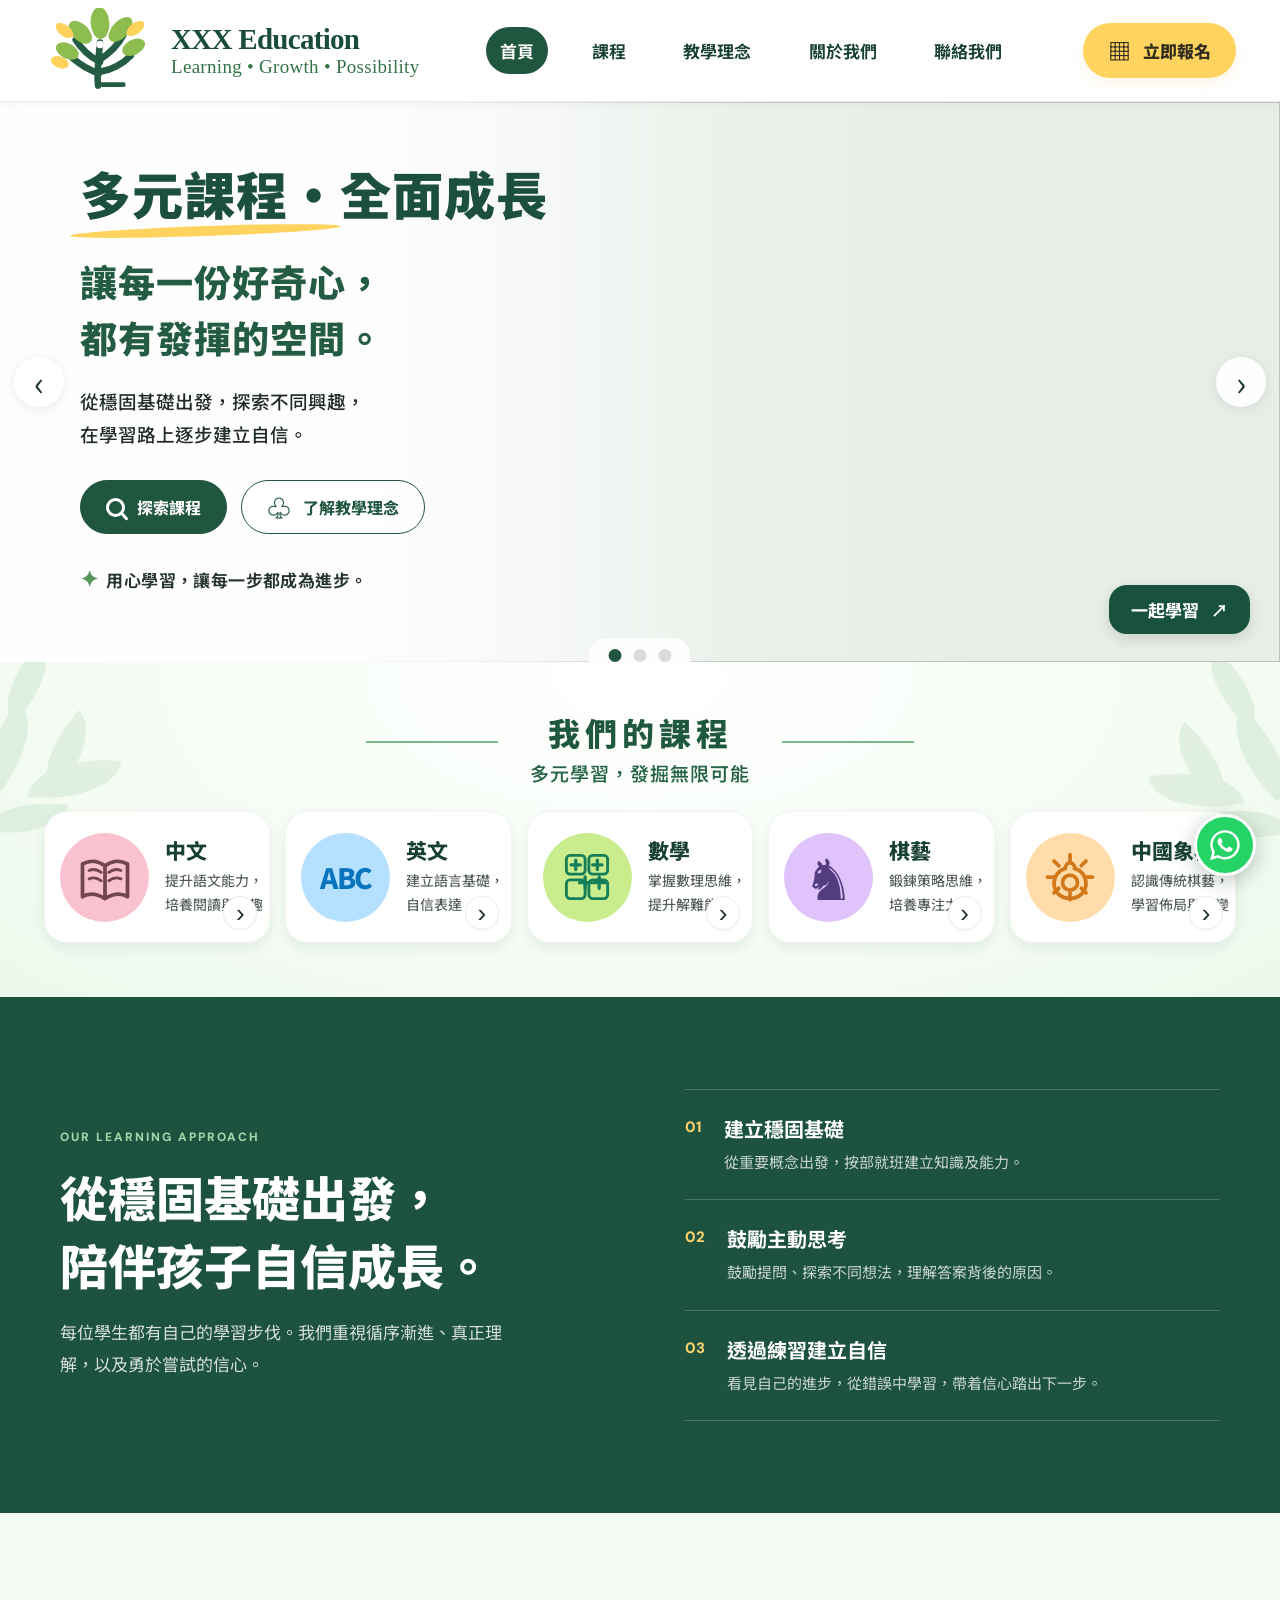
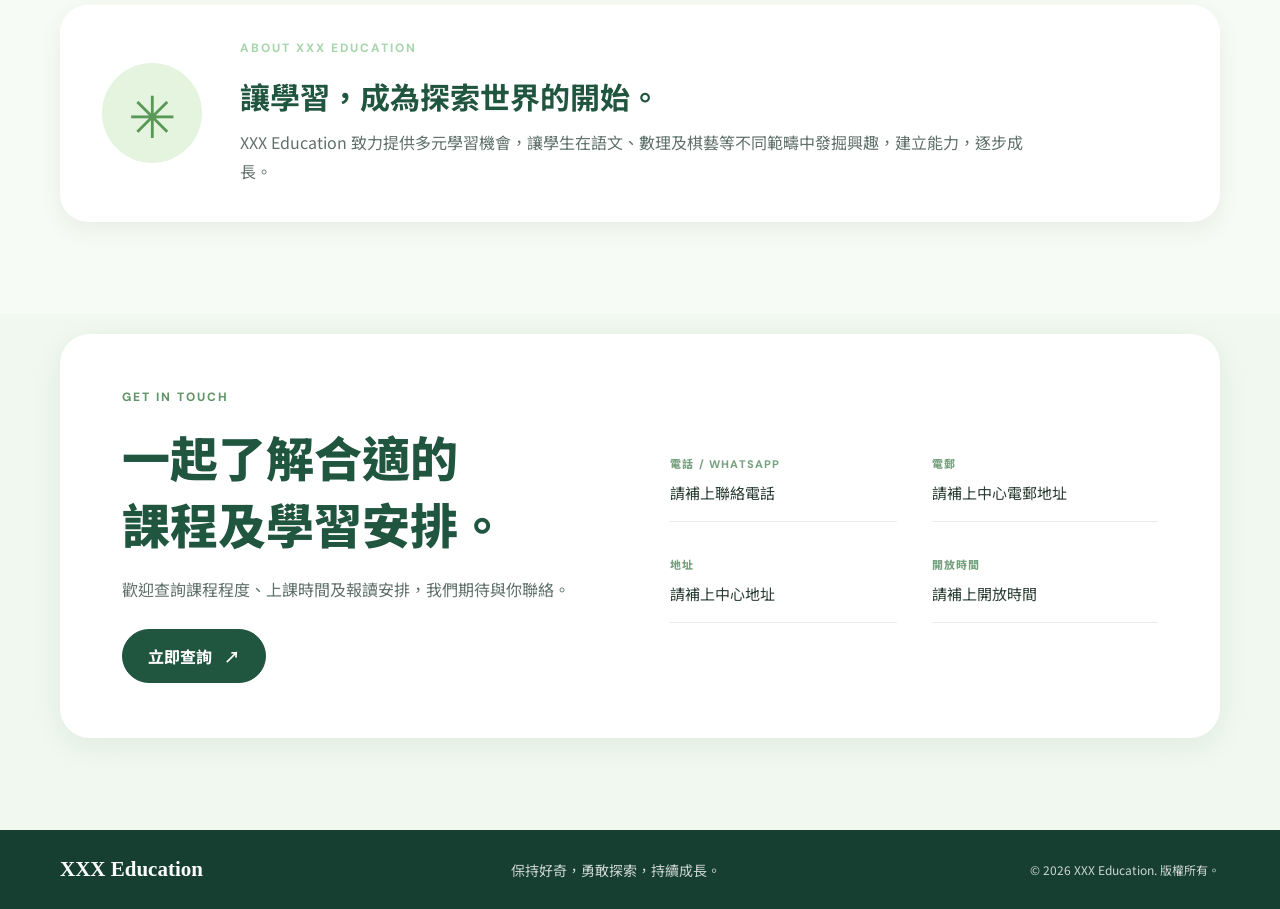
==== index.html @ eef203d1 "Add files via upload" ====
<!doctype html>
<html lang="zh-HK">
<head>
  <meta charset="utf-8">
  <meta name="viewport" content="width=device-width, initial-scale=1">
  <meta name="theme-color" content="#f7fbf5">
  <meta name="description" content="XXX Education 提供中文、英文、數學及棋藝課程，陪伴孩子探索興趣、建立自信。">
  <title>XXX Education｜多元課程・全面成長</title>
  <link rel="icon" type="image/svg+xml" href="favicon.svg">
  <link rel="preconnect" href="https://fonts.googleapis.com">
  <link rel="preconnect" href="https://fonts.gstatic.com" crossorigin>
  <link href="https://fonts.googleapis.com/css2?family=DM+Sans:wght@400;500;600;700;800&family=Noto+Sans+TC:wght@400;500;600;700;800;900&display=swap" rel="stylesheet">
  <link rel="stylesheet" href="styles.css">
</head>
<body>
  <a class="skip-link" href="#main">跳至主要內容</a>
  <header class="site-header">
    <div class="nav-wrap">
      <a class="brand" href="#home" aria-label="XXX Education 首頁">
        <svg class="brand-logo" viewBox="0 0 110 92" role="img" aria-label="樹形標誌">
          <path d="M53 83 C51 67 54 50 55 37 M55 58 C44 52 35 44 29 34 M55 55 C66 48 74 40 80 29 M54 70 C42 66 34 61 25 53 M56 68 C68 66 79 60 88 51" fill="none" stroke="#245b43" stroke-width="7" stroke-linecap="round"/>
          <path d="M53 82 L80 82" stroke="#245b43" stroke-width="5" stroke-linecap="round"/>
          <g fill="#8dbd4e">
            <ellipse cx="55" cy="16" rx="10" ry="17" transform="rotate(-4 55 16)"/>
            <ellipse cx="34" cy="26" rx="9" ry="15" transform="rotate(-46 34 26)"/>
            <ellipse cx="77" cy="23" rx="9" ry="16" transform="rotate(43 77 23)"/>
            <ellipse cx="20" cy="46" rx="8" ry="13" transform="rotate(-63 20 46)"/>
            <ellipse cx="91" cy="42" rx="8" ry="13" transform="rotate(63 91 42)"/>
          </g>
          <g fill="#ffd35b">
            <ellipse cx="17" cy="24" rx="6" ry="11" transform="rotate(-53 17 24)"/>
            <ellipse cx="93" cy="22" rx="6" ry="11" transform="rotate(53 93 22)"/>
            <ellipse cx="12" cy="58" rx="6" ry="10" transform="rotate(-70 12 58)"/>
          </g>
          <circle cx="55" cy="39" r="4" fill="#fff"/>
        </svg>
        <span class="brand-wordmark"><strong>XXX Education</strong><small>Learning • Growth • Possibility</small></span>
      </a>
      <button class="menu-toggle" id="menuToggle" type="button" aria-label="開啟選單" aria-expanded="false" aria-controls="mainNav">
        <span></span><span></span><span></span>
      </button>
      <nav class="main-nav" id="mainNav" aria-label="主要導覽">
        <a class="nav-link is-current" href="#home">首頁</a>
        <a class="nav-link" href="#courses">課程</a>
        <a class="nav-link" href="#approach">教學理念</a>
        <a class="nav-link" href="#about">關於我們</a>
        <a class="nav-link" href="#contact">聯絡我們</a>
      </nav>
      <a class="nav-cta" href="#contact"><span class="calendar-icon" aria-hidden="true">▦</span>立即報名</a>
    </div>
  </header>

  <main id="main">
    <section class="hero" id="home" aria-label="首頁重點介紹">
      <img class="hero-photo is-active" data-hero-background="0" src="https://images.unsplash.com/photo-1758685733926-00cba008215b?auto=format&amp;fit=crop&amp;crop=entropy&amp;fm=jpg&amp;q=85&amp;w=2400" alt="" aria-hidden="true" fetchpriority="high" decoding="async">
      <img class="hero-photo" data-hero-background="1" src="https://images.unsplash.com/photo-1557989048-03456d01a26e?auto=format&amp;fit=crop&amp;crop=entropy&amp;fm=jpg&amp;q=85&amp;w=2400" alt="" aria-hidden="true" loading="lazy" decoding="async">
      <img class="hero-photo" data-hero-background="2" src="https://images.unsplash.com/photo-1771765812031-22653b4c70a6?auto=format&amp;fit=crop&amp;crop=entropy&amp;fm=jpg&amp;q=85&amp;w=2400" alt="" aria-hidden="true" loading="lazy" decoding="async">
      <div class="hero-shade" aria-hidden="true"></div>
      <div class="hero-content">
        <div class="hero-slides" id="heroSlides">
          <article class="hero-slide is-active" aria-hidden="false">
            <p class="hero-kicker">多元課程・全面成長</p>
            <h1>讓每一份好奇心，<br>都有發揮的空間。</h1>
            <p class="hero-description">從穩固基礎出發，探索不同興趣，<br class="desktop-break">在學習路上逐步建立自信。</p>
            <div class="hero-actions">
              <a class="button button-primary" href="#courses"><span class="search-icon" aria-hidden="true"></span>探索課程</a>
              <a class="button button-outline" href="#approach"><span class="bulb-icon" aria-hidden="true">♧</span>了解教學理念</a>
            </div>
            <p class="hero-note"><span class="note-leaf" aria-hidden="true">✦</span>用心學習，讓每一步都成為進步。</p>
          </article>
          <article class="hero-slide" aria-hidden="true">
            <p class="hero-kicker">語文學習・自信表達</p>
            <h1>用心閱讀，<br>自信表達。</h1>
            <p class="hero-description">透過理解、練習與交流，逐步培養中文及英文能力，<br class="desktop-break">讓想法表達得更清晰。</p>
            <div class="hero-actions">
              <a class="button button-primary" href="#courses">查看語文課程</a>
              <a class="button button-outline" href="#contact">查詢課程詳情</a>
            </div>
            <p class="hero-note"><span class="note-leaf" aria-hidden="true">✦</span>語文連繫世界，表達開啟可能。</p>
          </article>
          <article class="hero-slide" aria-hidden="true">
            <p class="hero-kicker">邏輯思維・策略訓練</p>
            <h1>學會思考，<br>走好每一步。</h1>
            <p class="hero-description">透過數學及棋藝活動，訓練邏輯推理、<br class="desktop-break">專注力及解難能力。</p>
            <div class="hero-actions">
              <a class="button button-primary" href="#courses">探索思維課程</a>
              <a class="button button-outline" href="#approach">了解我們的理念</a>
            </div>
            <p class="hero-note"><span class="note-leaf" aria-hidden="true">✦</span>每一次思考，都是成長的機會。</p>
          </article>
        </div>
      </div>
      <button class="hero-arrow hero-prev" id="prevSlide" type="button" aria-label="上一張">‹</button>
      <button class="hero-arrow hero-next" id="nextSlide" type="button" aria-label="下一張">›</button>
      <div class="hero-dots" id="heroDots" aria-label="選擇橫幅">
        <button class="hero-dot is-active" type="button" data-slide="0" aria-label="第 1 張" aria-current="true"></button>
        <button class="hero-dot" type="button" data-slide="1" aria-label="第 2 張"></button>
        <button class="hero-dot" type="button" data-slide="2" aria-label="第 3 張"></button>
      </div>
      <a class="hero-sticker" href="#courses">一起學習 <span aria-hidden="true">↗</span></a>
    </section>

    <section class="courses" id="courses">
      <div class="leaf-decoration leaf-left" aria-hidden="true"></div>
      <div class="leaf-decoration leaf-right" aria-hidden="true"></div>
      <div class="section-heading">
        <div class="heading-rule"></div>
        <div><h2>我們的課程</h2><p>多元學習，發掘無限可能</p></div>
        <div class="heading-rule"></div>
      </div>
      <div class="course-grid">
        <a class="course-card" href="courses/chinese.html">
          <span class="course-icon icon-pink" aria-hidden="true"><svg viewBox="0 0 64 64"><path d="M8 18c10-5 17-3 24 2v35c-8-5-16-7-24-2zM56 18c-10-5-17-3-24 2v35c8-5 16-7 24-2z" fill="none" stroke="currentColor" stroke-width="4" stroke-linejoin="round"/><path d="M15 25c5-2 9-1 13 2M15 34c5-2 9-1 13 2M36 27c4-3 8-4 13-2M36 36c4-3 8-4 13-2" fill="none" stroke="currentColor" stroke-width="3" stroke-linecap="round"/></svg></span>
          <span class="course-copy"><strong>中文</strong><small>提升語文能力，<br>培養閱讀與興趣</small></span>
          <span class="card-arrow" aria-hidden="true">›</span>
        </a>
        <a class="course-card" href="courses/english.html">
          <span class="course-icon icon-blue" aria-hidden="true"><span class="abc">ABC</span></span>
          <span class="course-copy"><strong>英文</strong><small>建立語言基礎，<br>自信表達</small></span>
          <span class="card-arrow" aria-hidden="true">›</span>
        </a>
        <a class="course-card" href="courses/mathematics.html">
          <span class="course-icon icon-green" aria-hidden="true"><svg viewBox="0 0 64 64"><rect x="10" y="9" width="20" height="20" rx="4"/><rect x="34" y="9" width="20" height="20" rx="4"/><rect x="10" y="35" width="20" height="20" rx="4"/><rect x="34" y="35" width="20" height="20" rx="4"/><path d="M20 14v10m-5-5h10m18-5v10m-5-5h10m-18 13v12m-6-6h12m9-6v12m-6-6h12" stroke="currentColor" stroke-width="3.5" stroke-linecap="round" fill="none"/></svg></span>
          <span class="course-copy"><strong>數學</strong><small>掌握數理思維，<br>提升解難能力</small></span>
          <span class="card-arrow" aria-hidden="true">›</span>
        </a>
        <a class="course-card" href="courses/international-chess.html">
          <span class="course-icon icon-purple" aria-hidden="true"><span class="chess-piece">♞</span></span>
          <span class="course-copy"><strong>棋藝</strong><small>鍛鍊策略思維，<br>培養專注力</small></span>
          <span class="card-arrow" aria-hidden="true">›</span>
        </a>
        <a class="course-card" href="courses/chinese-chess.html">
          <span class="course-icon icon-orange" aria-hidden="true"><svg viewBox="0 0 64 64"><path d="M32 8v7m0 34v7M8 32h7m34 0h7M15 15l5 5m24 24 5 5M49 15l-5 5M20 44l-5 5" stroke="currentColor" stroke-width="4" stroke-linecap="round"/><path d="M32 17c3 0 5 3 5 6 7 2 12 8 12 16 0 9-7 16-17 16s-17-7-17-16c0-8 5-14 12-16 0-3 2-6 5-6z" fill="none" stroke="currentColor" stroke-width="4"/><circle cx="32" cy="38" r="8" fill="none" stroke="currentColor" stroke-width="4"/></svg></span>
          <span class="course-copy"><strong>中國象棋</strong><small>認識傳統棋藝，<br>學習佈局與應變</small></span>
          <span class="card-arrow" aria-hidden="true">›</span>
        </a>
      </div>
    </section>

    <section class="approach section-pad" id="approach">
      <div class="content-wrap approach-layout">
        <div class="approach-copy">
          <p class="eyebrow-small">OUR LEARNING APPROACH</p>
          <h2>從穩固基礎出發，<br>陪伴孩子自信成長。</h2>
          <p>每位學生都有自己的學習步伐。我們重視循序漸進、真正理解，以及勇於嘗試的信心。</p>
        </div>
        <div class="approach-list">
          <article><span>01</span><div><h3>建立穩固基礎</h3><p>從重要概念出發，按部就班建立知識及能力。</p></div></article>
          <article><span>02</span><div><h3>鼓勵主動思考</h3><p>鼓勵提問、探索不同想法，理解答案背後的原因。</p></div></article>
          <article><span>03</span><div><h3>透過練習建立自信</h3><p>看見自己的進步，從錯誤中學習，帶着信心踏出下一步。</p></div></article>
        </div>
      </div>
    </section>

    <section class="about section-pad" id="about">
      <div class="content-wrap about-panel">
        <div class="about-mark" aria-hidden="true">✳</div>
        <div><p class="eyebrow-small">ABOUT XXX EDUCATION</p><h2>讓學習，成為探索世界的開始。</h2><p>XXX Education 致力提供多元學習機會，讓學生在語文、數理及棋藝等不同範疇中發掘興趣，建立能力，逐步成長。</p></div>
      </div>
    </section>

    <section class="contact section-pad" id="contact">
      <div class="content-wrap contact-panel">
        <div class="contact-copy"><p class="eyebrow-small">GET IN TOUCH</p><h2>一起了解合適的<br>課程及學習安排。</h2><p>歡迎查詢課程程度、上課時間及報讀安排，我們期待與你聯絡。</p><a class="button button-primary" id="contactWhatsApp" href="https://wa.me/?text=%E4%BD%A0%E5%A5%BD%EF%BC%8C%E6%88%91%E6%83%B3%E6%9F%A5%E8%A9%A2%E8%AA%B2%E7%A8%8B%E7%A8%8B%E5%BA%A6%E3%80%81%E4%B8%8A%E8%AA%B2%E6%99%82%E9%96%93%E5%8F%8A%E5%A0%B1%E8%AE%80%E5%AE%89%E6%8E%92%E3%80%82" target="_blank" rel="noopener noreferrer">立即查詢 <span aria-hidden="true">↗</span></a></div>
        <div class="contact-details">
          <div><span>電話 / WHATSAPP</span><p id="phoneText">請補上聯絡電話</p></div>
          <div><span>電郵</span><p id="emailText">請補上中心電郵地址</p></div>
          <div><span>地址</span><p id="addressText">請補上中心地址</p></div>
          <div><span>開放時間</span><p id="hoursText">請補上開放時間</p></div>
        </div>
      </div>
    </section>
  </main>

  <footer class="site-footer"><div class="content-wrap footer-inner"><a class="footer-brand" href="#home">XXX Education</a><p>保持好奇，勇敢探索，持續成長。</p><span>© <span id="year"></span> XXX Education. 版權所有。</span></div></footer>
  <a class="floating-whatsapp" id="floatingWhatsApp" href="https://wa.me/?text=%E4%BD%A0%E5%A5%BD%EF%BC%8C%E6%88%91%E6%83%B3%E6%9F%A5%E8%A9%A2%E8%AA%B2%E7%A8%8B%E7%A8%8B%E5%BA%A6%E3%80%81%E4%B8%8A%E8%AA%B2%E6%99%82%E9%96%93%E5%8F%8A%E5%A0%B1%E8%AE%80%E5%AE%89%E6%8E%92%E3%80%82" target="_blank" rel="noopener noreferrer" aria-label="透過 WhatsApp 查詢課程" title="WhatsApp 課程查詢">
    <svg viewBox="0 0 448 512" aria-hidden="true" focusable="false"><path fill="currentColor" d="M380.9 97.1C339 55.1 283.2 32 223.9 32 101.5 32 1.9 131.6 1.9 254c0 39.2 10.2 77.4 29.7 111.1L0 480l117.7-30.9c32.4 17.7 68.9 27 106.1 27h.1c122.3 0 222-99.6 222-222 0-59.3-23.1-115-65-157zM223.9 438c-33.2 0-65.8-8.9-94.1-25.7l-6.7-4-69.9 18.3 18.7-68.1-4.4-7C49 322.2 39 288.8 39 254 39 152 122 69 224 69c49.4 0 95.8 19.3 130.7 54.2 34.9 34.9 54.1 81.4 54.1 130.8 0 102-83.1 184-184.9 184zm101.7-138.2c-5.5-2.8-32.8-16.2-37.9-18-5.1-1.9-8.8-2.8-12.5 2.8-3.7 5.5-14.3 18-17.5 21.7-3.2 3.7-6.5 4.2-12 1.4-32.6-16.3-54-29.1-75.5-66-5.7-9.8 5.7-9.1 16.3-30.3 1.8-3.7.9-6.9-.5-9.7-1.4-2.8-12.5-30.1-17.1-41.2-4.5-10.8-9.1-9.3-12.5-9.5-3.2-.2-6.9-.2-10.6-.2-3.7 0-9.7 1.4-14.8 6.9-5.1 5.5-19.4 19-19.4 46.3s19.9 53.7 22.6 57.4c2.8 3.7 39.1 59.7 94.7 83.7 35.2 15.2 49 16.5 66.5 13.9 10.7-1.6 32.8-13.4 37.4-26.3 4.6-12.9 4.6-24 3.2-26.3-1.4-2.4-5.1-3.8-10.6-6.5z"/></svg>
  </a>
  <script src="site-config.js"></script>
  <script src="script.js"></script>
</body>
</html>
---- styles.css ----
:root{--green:#20553f;--green-deep:#164532;--green-mid:#34734f;--yellow:#ffd35e;--ink:#1c2b27;--muted:#61706a;--pale:#f1faf1;--white:#fff;--line:#e4eee5;--zh:"Noto Sans TC","Microsoft JhengHei",sans-serif;--sans:"DM Sans","Noto Sans TC",sans-serif}
*{box-sizing:border-box}html{scroll-behavior:smooth;scroll-padding-top:94px}body{margin:0;color:var(--ink);font-family:var(--zh);-webkit-font-smoothing:antialiased}a{color:inherit;text-decoration:none}button{font:inherit}.skip-link{position:absolute;top:8px;left:-9999px;padding:10px 14px;background:#fff;z-index:100}.skip-link:focus{left:12px}.site-header{height:102px;position:sticky;top:0;z-index:50;background:rgba(255,255,255,.97);border-bottom:1px solid #e8eee9;box-shadow:0 2px 12px rgba(25,60,42,.035)}.nav-wrap{max-width:1450px;width:calc(100% - 88px);height:100%;margin:auto;display:flex;align-items:center;justify-content:space-between;gap:28px}.brand{display:flex;align-items:center;gap:15px;min-width:260px}.brand-logo{width:112px;height:86px;flex:none}.brand-wordmark{display:flex;flex-direction:column;gap:1px;line-height:1.1}.brand-wordmark strong{font-family:Georgia,serif;font-size:29px;letter-spacing:-.7px;color:#194d3a;font-weight:700;white-space:nowrap}.brand-wordmark small{font-family:Georgia,serif;color:#347348;font-size:19px;text-align:center;letter-spacing:.3px}.main-nav{display:flex;align-items:center;justify-content:center;gap:clamp(18px,2.3vw,38px);flex:1}.nav-link{font-size:17px;font-weight:650;color:#173f33;padding:11px 14px;border-radius:30px;white-space:nowrap;transition:background .2s,color .2s}.nav-link:hover,.nav-link.is-current{background:var(--green);color:#fff}.nav-cta{display:inline-flex;align-items:center;justify-content:center;gap:12px;padding:15px 25px;border-radius:40px;background:var(--yellow);color:#302c1e;font-size:17px;font-weight:800;white-space:nowrap;box-shadow:0 5px 14px rgba(242,188,58,.13);transition:transform .2s,background .2s}.nav-cta:hover{transform:translateY(-2px);background:#ffca45}.calendar-icon{font-size:23px;line-height:1}.menu-toggle{display:none}
.hero{position:relative;min-height:560px;height:clamp(520px,40vw,610px);overflow:hidden;isolation:isolate;background:#e7eee7}.hero-photo{position:absolute;inset:0;width:100%;height:100%;object-fit:cover;object-position:center 43%;z-index:-2;opacity:0;transition:opacity .7s ease;pointer-events:none}.hero-photo.is-active{opacity:1}.hero-shade{position:absolute;inset:0;z-index:-1;background:linear-gradient(90deg,rgba(255,255,255,.97) 0%,rgba(255,255,255,.92) 25%,rgba(255,255,255,.72) 39%,rgba(255,255,255,.12) 58%,rgba(255,255,255,0) 77%)}.hero-content{width:min(1380px,calc(100% - 160px));margin:auto;height:100%;display:flex;align-items:center;padding-bottom:8px}.hero-slides{width:min(570px,49%);position:relative;min-height:420px}.hero-slide{position:absolute;inset:0;opacity:0;visibility:hidden;transform:translateY(10px);transition:opacity .45s,transform .45s,visibility .45s;display:flex;flex-direction:column;align-items:flex-start;justify-content:center}.hero-slide.is-active{position:relative;opacity:1;visibility:visible;transform:translateY(0)}.hero-kicker{font-size:clamp(36px,4vw,61px);font-weight:900;letter-spacing:1px;color:#1c4f3d;margin:0 0 30px;line-height:1.2;position:relative}.hero-kicker:after{content:"";position:absolute;height:10px;width:58%;left:-10px;bottom:-12px;border-radius:100%;background:var(--yellow);transform:rotate(-2deg);z-index:-1}.hero-slide h1{margin:0 0 18px;color:#235b43;font-size:clamp(29px,2.9vw,43px);line-height:1.5;font-weight:850;letter-spacing:1px}.hero-description{font-size:clamp(17px,1.45vw,22px);line-height:1.8;margin:0 0 30px;color:#202b28;font-weight:500}.hero-actions{display:flex;gap:14px;flex-wrap:wrap}.button{min-height:54px;border-radius:32px;padding:0 25px;display:inline-flex;align-items:center;justify-content:center;gap:12px;font-size:16px;font-weight:750;transition:transform .2s,box-shadow .2s}.button:hover{transform:translateY(-2px);box-shadow:0 8px 20px rgba(20,70,47,.14)}.button-primary{background:var(--green);color:white;border:1px solid var(--green)}.button-outline{background:rgba(255,255,255,.86);color:var(--green);border:1.5px solid var(--green)}.search-icon{width:19px;height:19px;border:3px solid currentColor;border-radius:50%;position:relative;display:inline-block}.search-icon:after{content:"";position:absolute;width:9px;height:3px;background:currentColor;right:-7px;bottom:-4px;transform:rotate(48deg);border-radius:2px}.bulb-icon{font-size:24px;line-height:1}.hero-note{font-size:17px;font-weight:650;color:#26332e;margin:27px 0 0;letter-spacing:.4px}.note-leaf{color:#56965b;font-size:22px;margin-right:8px}.hero-arrow{position:absolute;top:50%;transform:translateY(-50%);width:50px;height:50px;border:0;border-radius:50%;background:rgba(255,255,255,.96);color:#1c3830;box-shadow:0 2px 12px rgba(0,0,0,.09);font-size:34px;line-height:1;cursor:pointer;z-index:4;transition:transform .2s}.hero-arrow:hover{transform:translateY(-50%) scale(1.06)}.hero-prev{left:14px}.hero-next{right:14px}.hero-dots{position:absolute;bottom:0;left:50%;transform:translateX(-50%);display:flex;gap:12px;align-items:center;padding:11px 19px 0;background:rgba(255,255,255,.92);border-radius:18px 18px 0 0}.hero-dot{width:13px;height:13px;padding:0;border:0;border-radius:100%;background:#d9dcda;cursor:pointer}.hero-dot.is-active{background:var(--green)}.hero-sticker{position:absolute;bottom:28px;right:30px;background:#18523d;color:#fff;border-radius:18px;padding:12px 22px;font-size:17px;font-weight:750;box-shadow:0 5px 14px rgba(0,0,0,.13)}.hero-sticker span{margin-left:8px}
.courses{min-height:315px;position:relative;overflow:hidden;padding:47px max(44px,calc((100% - 1450px)/2)) 54px;background:radial-gradient(ellipse at 50% 5%,rgba(255,255,255,.95),rgba(245,252,244,.93) 52%,#edf8ec 100%)}.section-heading{display:flex;align-items:center;justify-content:center;gap:32px;text-align:center;margin:0 auto 25px;position:relative;z-index:1}.section-heading h2{font-size:32px;letter-spacing:5px;color:#20583f;margin:0 0 4px;font-weight:850}.section-heading p{font-size:19px;letter-spacing:1px;color:#27634a;margin:0;font-weight:550}.heading-rule{height:1.5px;width:132px;background:#77b98d;margin-top:-11px}.course-grid{display:grid;grid-template-columns:repeat(5,minmax(0,1fr));gap:15px;position:relative;z-index:1}.course-card{min-height:132px;border:1px solid rgba(38,88,60,.06);background:rgba(255,255,255,.93);border-radius:23px;box-shadow:0 5px 12px rgba(26,69,46,.08);display:flex;align-items:center;gap:16px;padding:17px 15px;position:relative;transition:transform .2s,box-shadow .2s}.course-card:hover{transform:translateY(-5px);box-shadow:0 12px 24px rgba(26,69,46,.13)}.course-icon{width:89px;height:89px;border-radius:50%;display:flex;align-items:center;justify-content:center;flex:none}.course-icon svg{height:60px;width:60px;fill:none;stroke:currentColor;stroke-width:3}.icon-pink{background:#fac2d0;color:#72454f}.icon-blue{background:#b5e0ff;color:#0874bd}.icon-green{background:#c9ed8c;color:#147e59}.icon-purple{background:#dfc3fa;color:#533c80}.icon-orange{background:#ffdcaa;color:#d2781b}.abc{font-size:28px;font-weight:850;letter-spacing:-1.5px}.chess-piece{font-size:57px;line-height:1;transform:translateY(-2px)}.course-copy{display:flex;flex-direction:column;gap:6px;min-width:0;padding-right:10px}.course-copy strong{font-size:21px;line-height:1.25;color:#173f34;font-weight:800;white-space:nowrap}.course-copy small{font-size:14px;line-height:1.7;color:#515b56;font-weight:450;white-space:nowrap}.card-arrow{position:absolute;right:12px;bottom:12px;width:34px;height:34px;border:1px solid #ebefeb;border-radius:50%;display:flex;align-items:center;justify-content:center;font-family:Arial,sans-serif;font-size:26px;color:#26332e;background:#fff;box-shadow:0 1px 3px rgba(0,0,0,.04)}.leaf-decoration{position:absolute;width:180px;height:230px;opacity:.15;pointer-events:none}.leaf-decoration:before,.leaf-decoration:after{content:"";position:absolute;width:90px;height:44px;border-radius:100% 0 100% 0;background:#7ab77c;transform:rotate(-30deg)}.leaf-decoration:before{left:18px;top:55px;box-shadow:35px 48px 0 -3px #7ab77c,65px -28px 0 -5px #7ab77c}.leaf-decoration:after{left:72px;top:105px;transform:rotate(25deg);box-shadow:-44px 43px 0 -5px #7ab77c}.leaf-left{left:-45px;top:0;transform:rotate(-20deg)}.leaf-right{right:-35px;top:8px;transform:scaleX(-1) rotate(-14deg)}
.section-pad{padding:92px 0}.content-wrap{width:min(1160px,calc(100% - 64px));margin:0 auto}.approach{background:#1d523e;color:#fff}.approach-layout{display:grid;grid-template-columns:1fr 1fr;gap:90px;align-items:center}.eyebrow-small{font-family:var(--sans);font-weight:800;letter-spacing:2px;font-size:12px;color:#a7d6ac;margin:0 0 18px}.approach-copy h2,.contact-copy h2{font-size:clamp(32px,4vw,48px);line-height:1.4;margin:0 0 18px;font-weight:850}.approach-copy>p:last-child{font-size:17px;line-height:1.9;color:rgba(255,255,255,.82);max-width:470px;margin:0}.approach-list article{display:flex;gap:22px;padding:24px 0;border-bottom:1px solid rgba(255,255,255,.2);align-items:flex-start}.approach-list article:first-child{border-top:1px solid rgba(255,255,255,.2)}.approach-list article>span{font-family:var(--sans);font-size:15px;font-weight:800;color:#f8d36d;padding-top:3px}.approach-list h3{font-size:20px;margin:0 0 6px}.approach-list p{font-size:15px;line-height:1.75;margin:0;color:rgba(255,255,255,.76)}.about{background:#f7fbf5}.about-panel{display:flex;align-items:center;gap:38px;padding:35px 42px;background:#fff;border-radius:28px;box-shadow:0 8px 25px rgba(34,74,48,.07)}.about-mark{width:100px;height:100px;border-radius:50%;background:#e4f4df;color:#5a9858;display:flex;align-items:center;justify-content:center;font-size:58px;flex:none}.about-panel h2{margin:0 0 10px;font-size:30px;color:#20553f}.about-panel p:last-child{font-size:16px;line-height:1.85;color:#60716a;margin:0;max-width:810px}.contact{background:#f0f8ef;padding-top:20px}.contact-panel{background:#fff;border-radius:30px;padding:55px 62px;display:grid;grid-template-columns:1fr 1fr;gap:60px;box-shadow:0 8px 30px rgba(34,74,48,.07)}.contact-copy .eyebrow-small{color:#5f9568}.contact-copy h2{color:#20553f}.contact-copy>p:not(.eyebrow-small){font-size:16px;line-height:1.8;color:#60716a;max-width:450px;margin:0 0 25px}.contact-details{display:grid;grid-template-columns:1fr 1fr;gap:28px 35px;align-content:center}.contact-details>div{border-bottom:1px solid #e7eee8;padding-bottom:15px}.contact-details span{font-family:var(--sans);font-size:11px;font-weight:800;letter-spacing:1.2px;color:#78a17f}.contact-details p{font-size:15px;line-height:1.65;color:#293c33;margin:8px 0 0;overflow-wrap:anywhere}.site-footer{background:#173f31;color:rgba(255,255,255,.78);padding:27px 0}.footer-inner{display:flex;align-items:center;justify-content:space-between;gap:20px}.footer-brand{font-family:Georgia,serif;color:#fff;font-weight:700;font-size:21px}.footer-inner p{margin:0;font-size:14px}.footer-inner>span{font-size:12px}.floating-whatsapp{position:fixed;right:24px;bottom:24px;z-index:60;width:62px;height:62px;display:flex;align-items:center;justify-content:center;background:#25d366;color:#fff;border:3px solid #fff;border-radius:50%;box-shadow:0 5px 20px rgba(20,60,40,.28);transition:transform .2s,box-shadow .2s}.floating-whatsapp:hover{transform:translateY(-3px) scale(1.05);box-shadow:0 9px 24px rgba(20,60,40,.3)}.floating-whatsapp:focus-visible{outline:3px solid #174f38;outline-offset:4px}.floating-whatsapp svg{display:block;width:34px;height:34px}
/* Course detail pages */
.course-page-hero{background:linear-gradient(130deg,#eaf6e9,#f9fcf6);padding:72px 0 68px}.course-page-hero .content-wrap{max-width:980px}.back-link{display:inline-flex;align-items:center;gap:8px;color:#36734f;font-weight:700;margin-bottom:25px}.course-page-hero h1{font-size:clamp(36px,5vw,58px);line-height:1.3;color:#20553f;margin:0 0 15px}.course-page-hero p{font-size:18px;line-height:1.8;color:#596c62;max-width:720px;margin:0}.course-page-body{padding:58px 0 90px}.course-page-grid{display:grid;grid-template-columns:1.25fr .75fr;gap:42px}.course-page-grid h2{font-size:25px;color:#20553f;margin:0 0 16px}.course-page-grid p,.course-page-grid li{font-size:16px;line-height:1.9;color:#5a6a61}.course-page-grid ul{padding-left:22px}.course-note{background:#f3faf1;border-radius:20px;padding:28px}.course-note p{margin:0 0 16px}.course-note .button{min-height:48px}
@media(max-width:1200px){.nav-wrap{width:calc(100% - 48px)}.brand{min-width:230px;gap:9px}.brand-logo{width:90px}.brand-wordmark strong{font-size:25px}.brand-wordmark small{font-size:16px}.main-nav{gap:10px}.nav-link{font-size:15px;padding:10px}.nav-cta{font-size:15px;padding:14px 18px}.course-card{gap:10px;padding:13px 10px}.course-icon{width:72px;height:72px}.course-icon svg{width:49px;height:49px}.abc{font-size:23px}.chess-piece{font-size:46px}.course-copy strong{font-size:18px}.course-copy small{font-size:12px}}
@media(max-width:900px){.site-header{height:82px}.nav-wrap{width:calc(100% - 36px)}.brand{min-width:0}.brand-logo{width:72px;height:68px}.brand-wordmark strong{font-size:22px}.brand-wordmark small{font-size:14px}.menu-toggle{display:flex;margin-left:auto;width:44px;height:44px;border:1px solid #dce9de;border-radius:50%;background:#fff;flex-direction:column;align-items:center;justify-content:center;gap:5px;cursor:pointer}.menu-toggle span{width:18px;height:2px;background:#20553f;border-radius:2px}.main-nav{display:none;position:absolute;top:81px;left:0;right:0;padding:14px 22px 22px;background:#fff;border-bottom:1px solid #e6eee7;box-shadow:0 9px 18px rgba(20,50,35,.08);flex-direction:column;align-items:stretch;gap:4px}.main-nav.open{display:flex}.nav-link{padding:12px 15px;border-radius:12px}.nav-link.is-current{background:#eef7ee;color:#20553f}.nav-cta{font-size:14px;padding:12px 16px}.hero{height:570px;min-height:540px}.hero-content{width:calc(100% - 90px)}.hero-slides{width:65%;min-height:400px}.hero-shade{background:linear-gradient(90deg,rgba(255,255,255,.97) 0%,rgba(255,255,255,.91) 43%,rgba(255,255,255,.35) 72%,rgba(255,255,255,.12) 100%)}.hero-kicker{font-size:clamp(35px,5vw,50px)}.hero-slide h1{font-size:clamp(28px,4vw,38px)}.course-grid{grid-template-columns:repeat(3,minmax(0,1fr))}.courses{padding-left:28px;padding-right:28px}.approach-layout{gap:40px}.contact-panel{padding:42px;gap:35px}}
@media(max-width:620px){.site-header{height:74px}.nav-wrap{width:calc(100% - 26px);gap:10px}.brand-logo{width:59px;height:58px}.brand{gap:4px}.brand-wordmark strong{font-size:18px}.brand-wordmark small{font-size:11px}.menu-toggle{width:40px;height:40px}.main-nav{top:73px}.nav-cta{font-size:12px;padding:10px 12px;gap:6px}.calendar-icon{font-size:17px}.hero{height:640px;min-height:0}.hero-photo{object-position:63% center}.hero-shade{background:linear-gradient(90deg,rgba(255,255,255,.96) 0%,rgba(255,255,255,.87) 55%,rgba(255,255,255,.44) 100%)}.hero-content{width:calc(100% - 52px);align-items:flex-start;padding-top:82px}.hero-slides{width:100%;min-height:460px}.hero-kicker{font-size:clamp(32px,8vw,42px);margin-bottom:26px}.hero-kicker:after{height:7px;bottom:-9px}.hero-slide h1{font-size:clamp(27px,7vw,35px);line-height:1.55}.hero-description{font-size:15px;line-height:1.8;margin-bottom:22px}.desktop-break{display:none}.hero-actions{gap:9px}.button{min-height:47px;padding:0 16px;font-size:13px;gap:8px}.hero-note{font-size:13px;margin-top:23px}.hero-arrow{width:38px;height:38px;font-size:27px}.hero-prev{left:7px}.hero-next{right:7px}.hero-sticker{right:14px;bottom:27px;font-size:13px;padding:10px 15px}.hero-dots{bottom:0}.courses{padding:38px 16px 42px}.section-heading{gap:12px;margin-bottom:22px}.section-heading h2{font-size:25px;letter-spacing:3px}.section-heading p{font-size:14px}.heading-rule{width:42px}.course-grid{grid-template-columns:1fr 1fr;gap:10px}.course-card{min-height:105px;border-radius:18px;padding:12px 9px;gap:9px}.course-icon{width:59px;height:59px}.course-icon svg{width:42px;height:42px}.abc{font-size:19px}.chess-piece{font-size:38px}.course-copy{gap:4px;padding-right:3px}.course-copy strong{font-size:16px}.course-copy small{font-size:10px;line-height:1.55}.card-arrow{width:24px;height:24px;right:6px;bottom:6px;font-size:20px}.section-pad{padding:60px 0}.content-wrap{width:calc(100% - 36px)}.approach-layout,.contact-panel,.course-page-grid{grid-template-columns:1fr;gap:32px}.approach-copy h2,.contact-copy h2{font-size:32px}.approach-copy>p:last-child{font-size:15px}.approach-list article{padding:18px 0;gap:15px}.approach-list h3{font-size:17px}.approach-list p{font-size:13px}.about-panel{padding:25px 21px;gap:18px;align-items:flex-start}.about-mark{width:62px;height:62px;font-size:35px}.about-panel h2{font-size:23px}.about-panel p:last-child{font-size:14px}.contact{padding-top:0}.contact-panel{padding:29px 22px;border-radius:22px}.contact-copy h2{font-size:29px}.contact-copy>p:not(.eyebrow-small){font-size:14px}.contact-details{gap:18px 14px}.contact-details span{font-size:9px}.contact-details p{font-size:13px}.footer-inner{flex-direction:column;align-items:flex-start;gap:8px}.footer-inner p{font-size:12px}.footer-inner>span{font-size:11px}.floating-whatsapp{right:14px;bottom:14px;width:56px;height:56px}.floating-whatsapp svg{width:31px;height:31px}.course-page-hero{padding:48px 0}.course-page-hero p{font-size:15px}.course-page-body{padding:38px 0 60px}}
@media(prefers-reduced-motion:reduce){html{scroll-behavior:auto}*,*:before,*:after{transition:none!important;animation:none!important}}
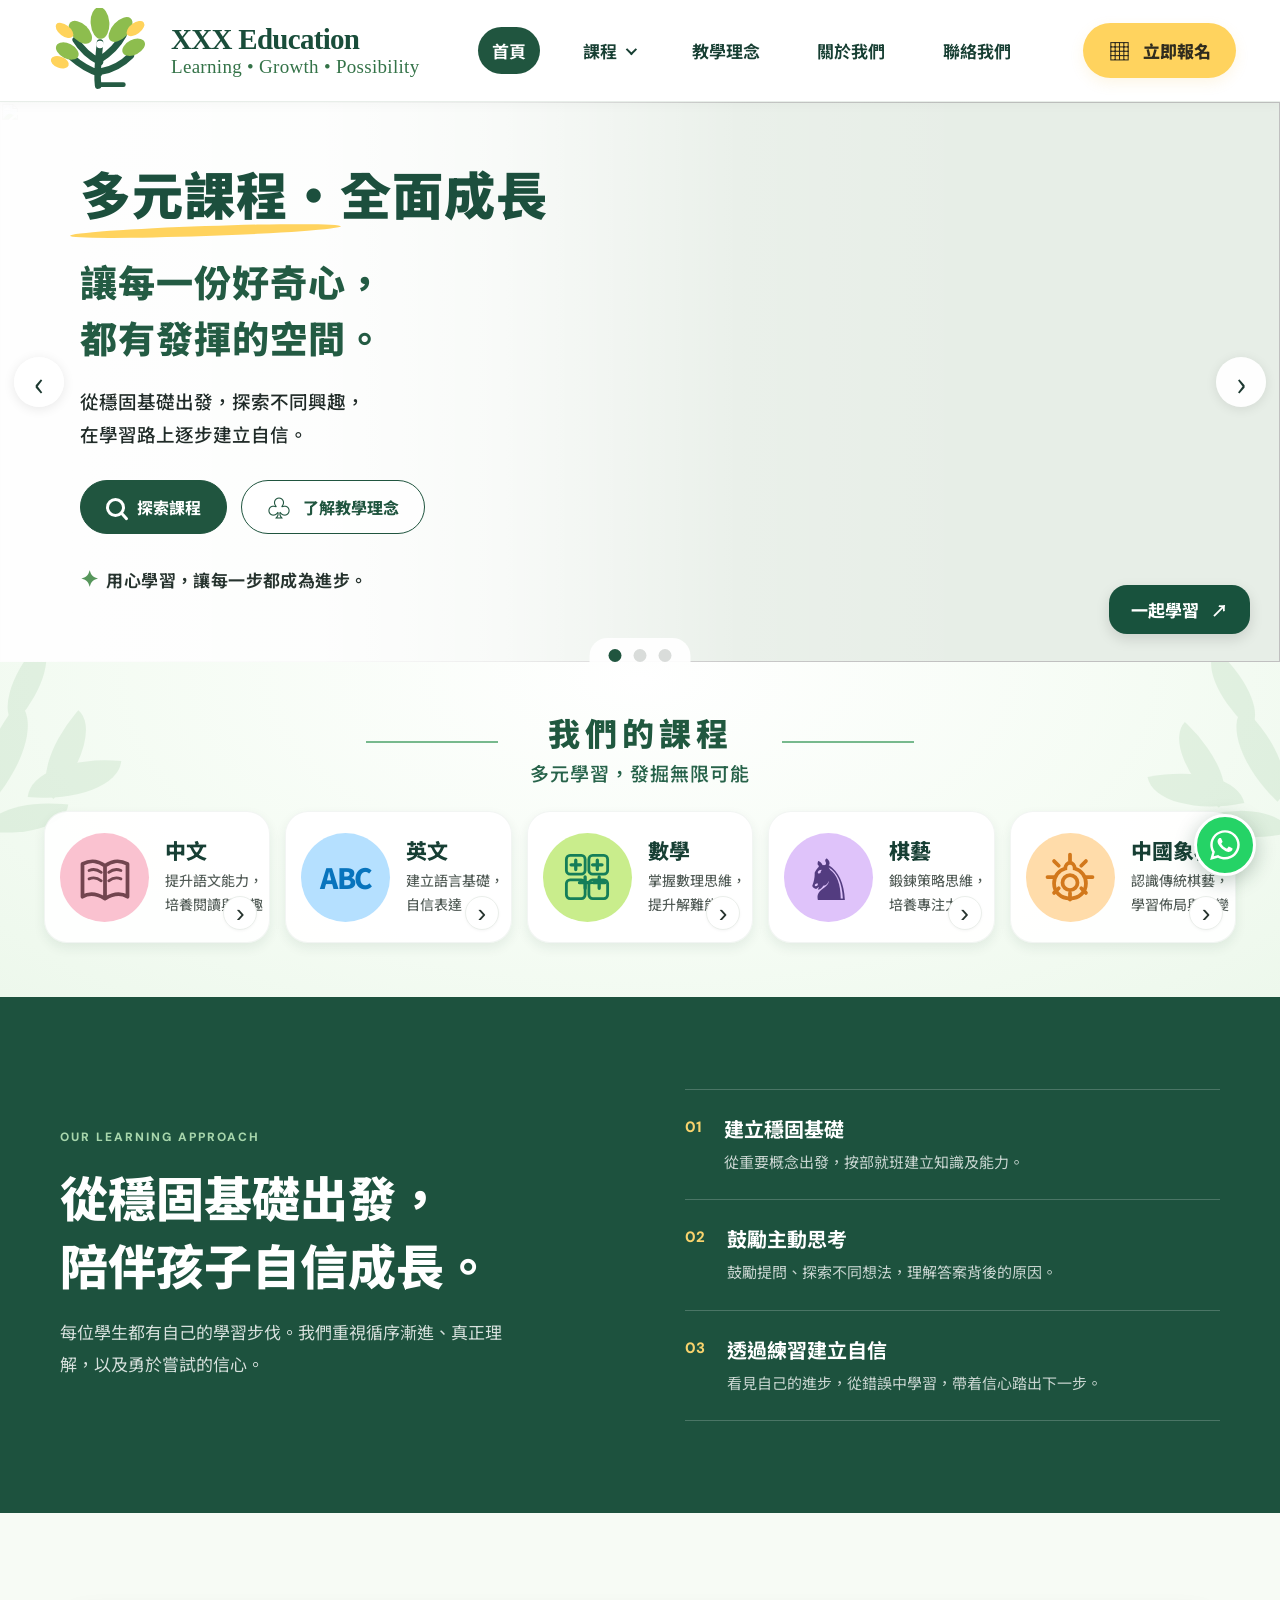
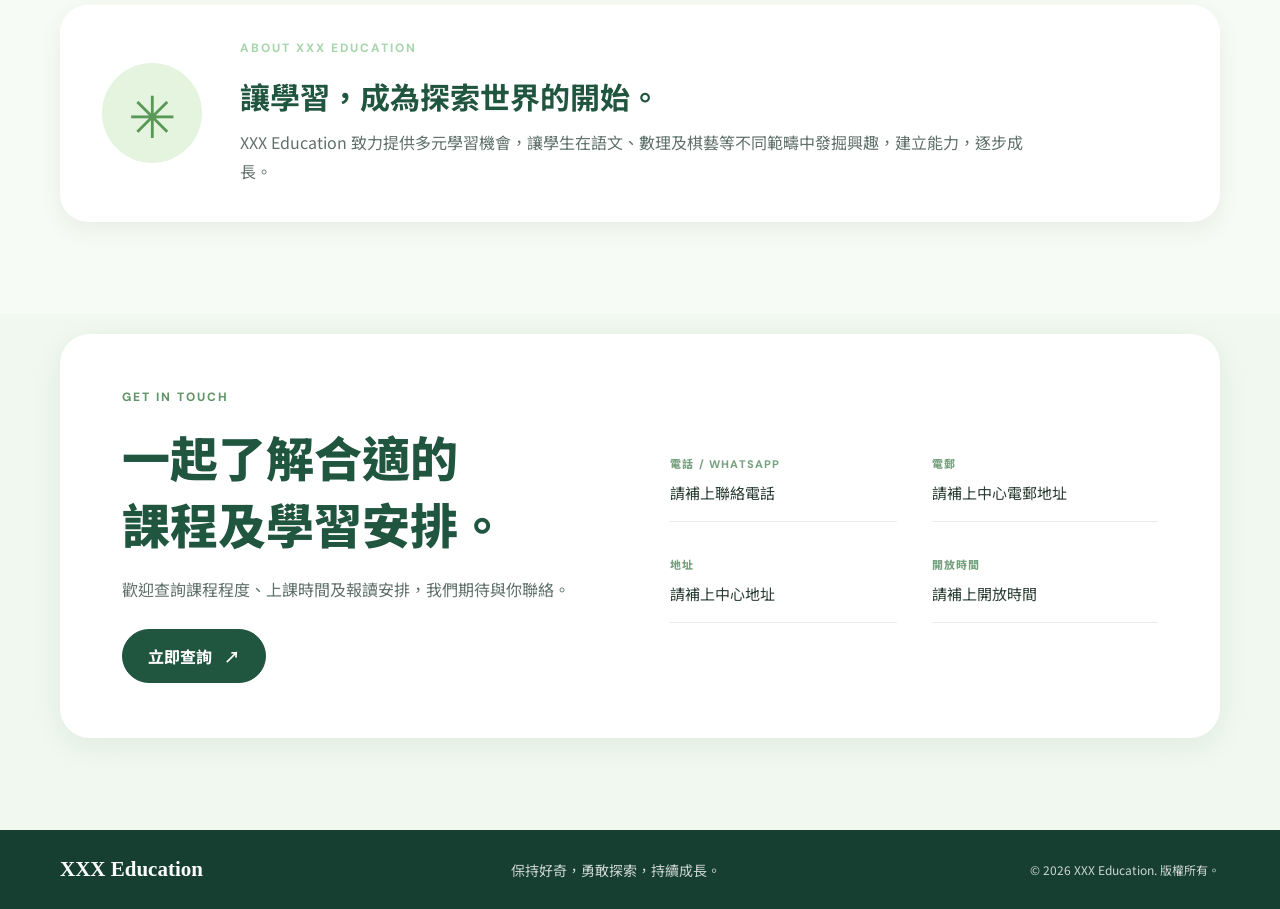
==== commit 042fee05: "Add files via upload" ====
--- a/index.html
+++ b/index.html
@@ -41,7 +41,19 @@
       </button>
       <nav class="main-nav" id="mainNav" aria-label="主要導覽">
         <a class="nav-link is-current" href="#home">首頁</a>
-        <a class="nav-link" href="#courses">課程</a>
+        <div class="nav-dropdown" id="coursesDropdown">
+          <button class="nav-link nav-dropdown-toggle" id="coursesMenuToggle" type="button" aria-expanded="false" aria-controls="coursesMenu">
+            課程 <span class="dropdown-caret" aria-hidden="true"></span>
+          </button>
+          <div class="dropdown-menu" id="coursesMenu" aria-label="課程選單">
+            <a href="courses/chinese.html"><span class="dropdown-dot dot-pink" aria-hidden="true"></span>中文</a>
+            <a href="courses/english.html"><span class="dropdown-dot dot-blue" aria-hidden="true"></span>英文</a>
+            <a href="courses/mathematics.html"><span class="dropdown-dot dot-green" aria-hidden="true"></span>數學</a>
+            <a href="courses/international-chess.html"><span class="dropdown-dot dot-purple" aria-hidden="true"></span>國際象棋</a>
+            <a href="courses/chinese-chess.html"><span class="dropdown-dot dot-orange" aria-hidden="true"></span>中國象棋</a>
+            <a class="dropdown-all" href="#courses">查看全部課程 <span aria-hidden="true">↗</span></a>
+          </div>
+        </div>
         <a class="nav-link" href="#approach">教學理念</a>
         <a class="nav-link" href="#about">關於我們</a>
         <a class="nav-link" href="#contact">聯絡我們</a>
@@ -53,7 +65,7 @@
   <main id="main">
     <section class="hero" id="home" aria-label="首頁重點介紹">
       <img class="hero-photo is-active" data-hero-background="0" src="https://images.unsplash.com/photo-1758685733926-00cba008215b?auto=format&amp;fit=crop&amp;crop=entropy&amp;fm=jpg&amp;q=85&amp;w=2400" alt="" aria-hidden="true" fetchpriority="high" decoding="async">
-      <img class="hero-photo" data-hero-background="1" src="https://images.unsplash.com/photo-1557989048-03456d01a26e?auto=format&amp;fit=crop&amp;crop=entropy&amp;fm=jpg&amp;q=85&amp;w=2400" alt="" aria-hidden="true" loading="lazy" decoding="async">
+      <img class="hero-photo" data-hero-background="1" src="https://images.pexels.com/photos/7156128/pexels-photo-7156128.jpeg?cs=srgb&amp;dl=pexels-gustavo-fring-7156128.jpg&amp;fm=jpg" alt="" aria-hidden="true" loading="lazy" decoding="async">
       <img class="hero-photo" data-hero-background="2" src="https://images.unsplash.com/photo-1771765812031-22653b4c70a6?auto=format&amp;fit=crop&amp;crop=entropy&amp;fm=jpg&amp;q=85&amp;w=2400" alt="" aria-hidden="true" loading="lazy" decoding="async">
       <div class="hero-shade" aria-hidden="true"></div>
       <div class="hero-content">
--- a/styles.css
+++ b/styles.css
@@ -9,3 +9,19 @@
 @media(max-width:900px){.site-header{height:82px}.nav-wrap{width:calc(100% - 36px)}.brand{min-width:0}.brand-logo{width:72px;height:68px}.brand-wordmark strong{font-size:22px}.brand-wordmark small{font-size:14px}.menu-toggle{display:flex;margin-left:auto;width:44px;height:44px;border:1px solid #dce9de;border-radius:50%;background:#fff;flex-direction:column;align-items:center;justify-content:center;gap:5px;cursor:pointer}.menu-toggle span{width:18px;height:2px;background:#20553f;border-radius:2px}.main-nav{display:none;position:absolute;top:81px;left:0;right:0;padding:14px 22px 22px;background:#fff;border-bottom:1px solid #e6eee7;box-shadow:0 9px 18px rgba(20,50,35,.08);flex-direction:column;align-items:stretch;gap:4px}.main-nav.open{display:flex}.nav-link{padding:12px 15px;border-radius:12px}.nav-link.is-current{background:#eef7ee;color:#20553f}.nav-cta{font-size:14px;padding:12px 16px}.hero{height:570px;min-height:540px}.hero-content{width:calc(100% - 90px)}.hero-slides{width:65%;min-height:400px}.hero-shade{background:linear-gradient(90deg,rgba(255,255,255,.97) 0%,rgba(255,255,255,.91) 43%,rgba(255,255,255,.35) 72%,rgba(255,255,255,.12) 100%)}.hero-kicker{font-size:clamp(35px,5vw,50px)}.hero-slide h1{font-size:clamp(28px,4vw,38px)}.course-grid{grid-template-columns:repeat(3,minmax(0,1fr))}.courses{padding-left:28px;padding-right:28px}.approach-layout{gap:40px}.contact-panel{padding:42px;gap:35px}}
 @media(max-width:620px){.site-header{height:74px}.nav-wrap{width:calc(100% - 26px);gap:10px}.brand-logo{width:59px;height:58px}.brand{gap:4px}.brand-wordmark strong{font-size:18px}.brand-wordmark small{font-size:11px}.menu-toggle{width:40px;height:40px}.main-nav{top:73px}.nav-cta{font-size:12px;padding:10px 12px;gap:6px}.calendar-icon{font-size:17px}.hero{height:640px;min-height:0}.hero-photo{object-position:63% center}.hero-shade{background:linear-gradient(90deg,rgba(255,255,255,.96) 0%,rgba(255,255,255,.87) 55%,rgba(255,255,255,.44) 100%)}.hero-content{width:calc(100% - 52px);align-items:flex-start;padding-top:82px}.hero-slides{width:100%;min-height:460px}.hero-kicker{font-size:clamp(32px,8vw,42px);margin-bottom:26px}.hero-kicker:after{height:7px;bottom:-9px}.hero-slide h1{font-size:clamp(27px,7vw,35px);line-height:1.55}.hero-description{font-size:15px;line-height:1.8;margin-bottom:22px}.desktop-break{display:none}.hero-actions{gap:9px}.button{min-height:47px;padding:0 16px;font-size:13px;gap:8px}.hero-note{font-size:13px;margin-top:23px}.hero-arrow{width:38px;height:38px;font-size:27px}.hero-prev{left:7px}.hero-next{right:7px}.hero-sticker{right:14px;bottom:27px;font-size:13px;padding:10px 15px}.hero-dots{bottom:0}.courses{padding:38px 16px 42px}.section-heading{gap:12px;margin-bottom:22px}.section-heading h2{font-size:25px;letter-spacing:3px}.section-heading p{font-size:14px}.heading-rule{width:42px}.course-grid{grid-template-columns:1fr 1fr;gap:10px}.course-card{min-height:105px;border-radius:18px;padding:12px 9px;gap:9px}.course-icon{width:59px;height:59px}.course-icon svg{width:42px;height:42px}.abc{font-size:19px}.chess-piece{font-size:38px}.course-copy{gap:4px;padding-right:3px}.course-copy strong{font-size:16px}.course-copy small{font-size:10px;line-height:1.55}.card-arrow{width:24px;height:24px;right:6px;bottom:6px;font-size:20px}.section-pad{padding:60px 0}.content-wrap{width:calc(100% - 36px)}.approach-layout,.contact-panel,.course-page-grid{grid-template-columns:1fr;gap:32px}.approach-copy h2,.contact-copy h2{font-size:32px}.approach-copy>p:last-child{font-size:15px}.approach-list article{padding:18px 0;gap:15px}.approach-list h3{font-size:17px}.approach-list p{font-size:13px}.about-panel{padding:25px 21px;gap:18px;align-items:flex-start}.about-mark{width:62px;height:62px;font-size:35px}.about-panel h2{font-size:23px}.about-panel p:last-child{font-size:14px}.contact{padding-top:0}.contact-panel{padding:29px 22px;border-radius:22px}.contact-copy h2{font-size:29px}.contact-copy>p:not(.eyebrow-small){font-size:14px}.contact-details{gap:18px 14px}.contact-details span{font-size:9px}.contact-details p{font-size:13px}.footer-inner{flex-direction:column;align-items:flex-start;gap:8px}.footer-inner p{font-size:12px}.footer-inner>span{font-size:11px}.floating-whatsapp{right:14px;bottom:14px;width:56px;height:56px}.floating-whatsapp svg{width:31px;height:31px}.course-page-hero{padding:48px 0}.course-page-hero p{font-size:15px}.course-page-body{padding:38px 0 60px}}
 @media(prefers-reduced-motion:reduce){html{scroll-behavior:auto}*,*:before,*:after{transition:none!important;animation:none!important}}
+
+/* Course dropdown navigation */
+.nav-dropdown{position:relative;display:flex;align-items:center}
+.nav-dropdown-toggle{display:inline-flex;align-items:center;gap:9px;border:0;background:transparent;font-family:inherit;cursor:pointer}
+.dropdown-caret{width:8px;height:8px;border-right:2px solid currentColor;border-bottom:2px solid currentColor;transform:rotate(45deg) translateY(-2px);transition:transform .2s}
+.nav-dropdown.open .dropdown-caret{transform:rotate(225deg) translate(-1px,-1px)}
+.dropdown-menu{position:absolute;top:calc(100% + 12px);left:0;z-index:70;display:none;width:228px;padding:9px;background:#fff;border:1px solid #e5eee6;border-radius:17px;box-shadow:0 14px 32px rgba(24,65,43,.16)}
+.nav-dropdown.open .dropdown-menu{display:block}
+.dropdown-menu:before{content:"";position:absolute;left:0;right:0;top:-13px;height:14px}
+.dropdown-menu a{display:flex;align-items:center;gap:11px;padding:11px 12px;border-radius:10px;color:#244f3a;font-size:15px;font-weight:650;transition:background .18s,color .18s}
+.dropdown-menu a:hover,.dropdown-menu a:focus-visible{background:#f0f8ef;color:#164532;outline:none}
+.dropdown-dot{width:10px;height:10px;border-radius:50%;flex:none}
+.dot-pink{background:#e8a6b8}.dot-blue{background:#70b9e9}.dot-green{background:#87bd5b}.dot-purple{background:#a989d4}.dot-orange{background:#e9a45e}
+.dropdown-menu .dropdown-all{justify-content:space-between;border-top:1px solid #edf1ed;margin-top:5px;padding-top:13px;color:#39744f}
+.nav-dropdown-toggle:focus-visible{outline:2px solid #76a97c;outline-offset:3px}
+@media(max-width:900px){.nav-dropdown{display:block;width:100%}.nav-dropdown-toggle{width:100%;justify-content:space-between;text-align:left}.dropdown-menu{position:static;width:100%;margin:4px 0 8px;padding:6px 8px;border:0;border-radius:12px;box-shadow:none;background:#f7fbf6}.dropdown-menu:before{display:none}.dropdown-menu a{padding:10px 13px}.nav-dropdown.open .nav-dropdown-toggle{background:#eef7ee;color:#20553f}}
